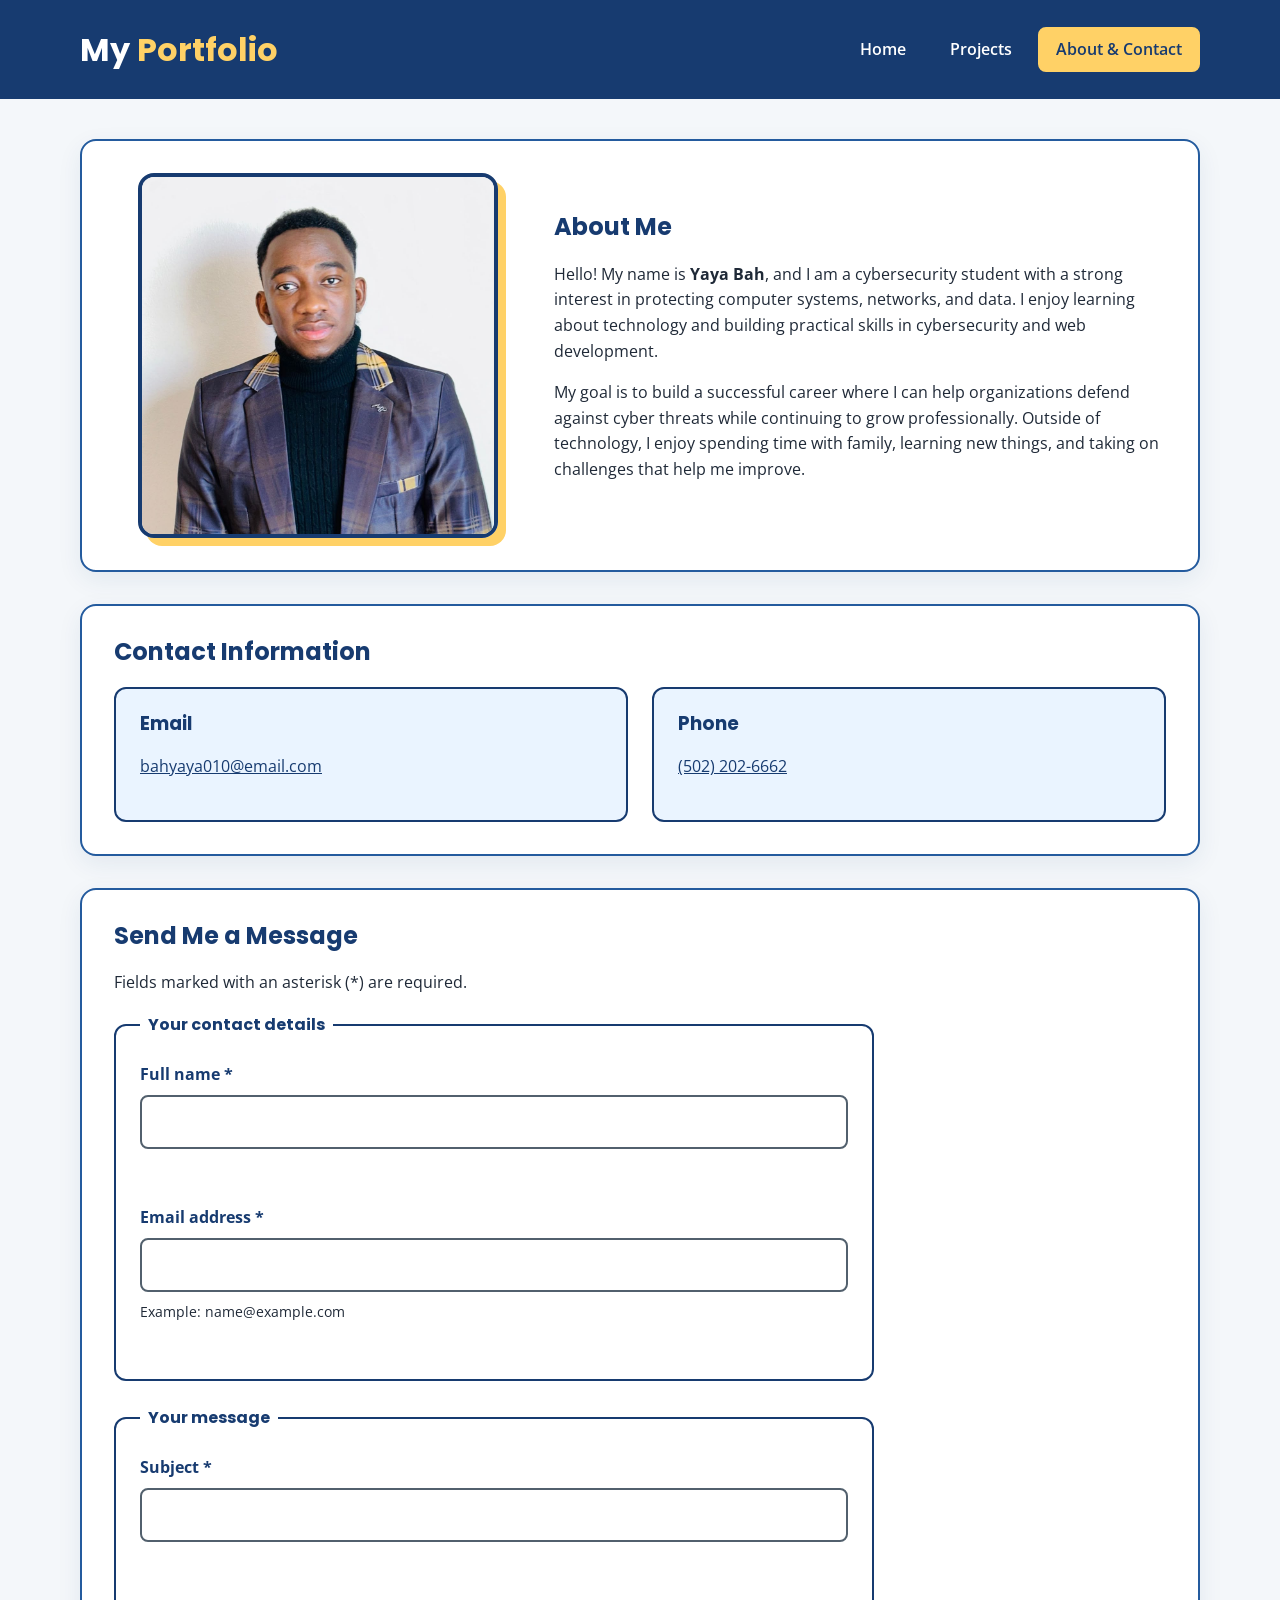
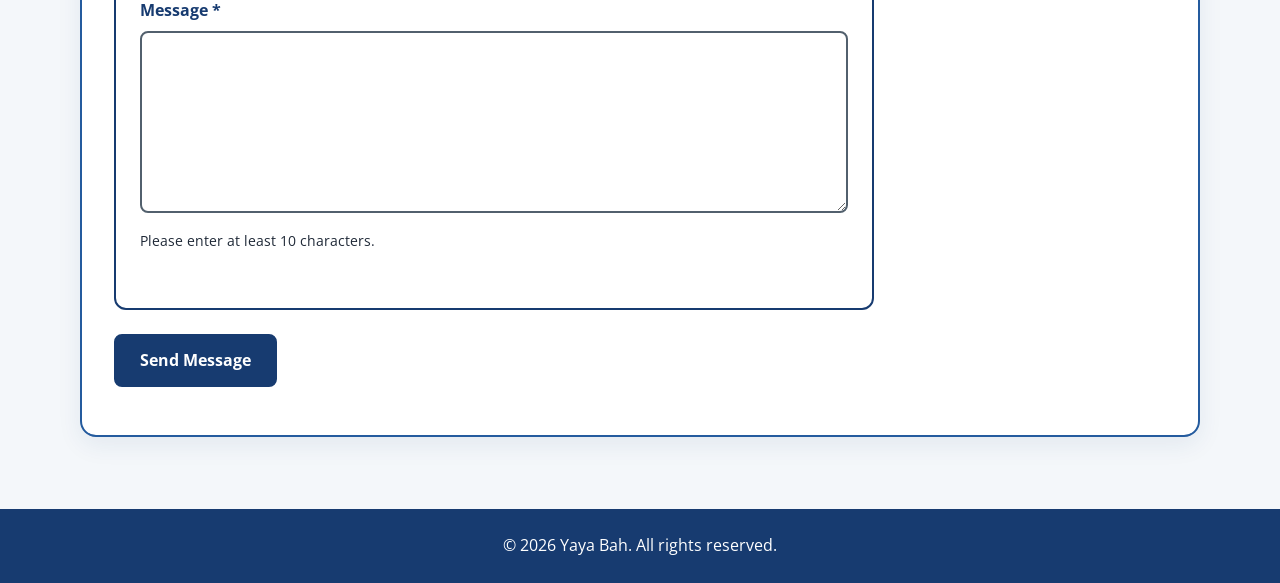
==== about.html @ 77e04b2f "Fixed WAVE errors" ====
<!DOCTYPE html>
<html lang="en">
<head>
    <meta charset="UTF-8">
    <meta name="viewport" content="width=device-width, initial-scale=1.0">
    <title>About and Contact | My Portfolio</title>
    <meta name="description" content="Learn more about Yaya Bah and send an accessible contact message.">
    <link rel="preconnect" href="https://fonts.googleapis.com">
    <link rel="preconnect" href="https://fonts.gstatic.com" crossorigin>
    <link href="https://fonts.googleapis.com/css2?family=Open+Sans:wght@400;600;700&family=Poppins:wght@600;700&display=swap" rel="stylesheet">
    <link rel="stylesheet" href="style.css">
    <script src="script.js" defer></script>
</head>
<body>
<a class="skip-link" href="#main-content">Skip to main content</a>

<header>
    <div class="site-header">
        <p class="site-title">My <span>Portfolio</span></p>
        <nav aria-label="Main navigation">
            <a href="index.html">Home</a>
            <a href="projects.html">Projects</a>
            <a href="about.html" class="active" aria-current="page">About &amp; Contact</a>
        </nav>
    </div>
</header>

<main id="main-content">
    <section id="about-section" aria-labelledby="about-heading">
        <div>
            <img src="me.jpeg" class="profile-pic" alt="Portrait of Yaya Bah">
        </div>
        <div class="about-text">
            <h1 id="about-heading">About Me</h1>
            <p>Hello! My name is <strong>Yaya Bah</strong>, and I am a cybersecurity student with a strong interest in protecting computer systems, networks, and data. I enjoy learning about technology and building practical skills in cybersecurity and web development.</p>
            <p>My goal is to build a successful career where I can help organizations defend against cyber threats while continuing to grow professionally. Outside of technology, I enjoy spending time with family, learning new things, and taking on challenges that help me improve.</p>
        </div>
    </section>

    <section aria-labelledby="contact-info-heading">
        <h2 id="contact-info-heading">Contact Information</h2>
        <div class="contact-grid">
            <article class="contact-card">
                <h3>Email</h3>
                <p><a href="mailto:bahyaya010@email.com">bahyaya010@email.com</a></p>
            </article>
            <article class="contact-card">
                <h3>Phone</h3>
                <p><a href="tel:+15022026662">(502) 202-6662</a></p>
            </article>
        </div>
    </section>

    <section aria-labelledby="form-heading">
        <h2 id="form-heading">Send Me a Message</h2>
        <p>Fields marked with an asterisk (*) are required.</p>

        <form id="contact-form" action="#" method="post" novalidate>
            <fieldset>
                <legend>Your contact details</legend>

                <div class="form-group">
                    <label for="name">Full name <span aria-hidden="true">*</span></label>
                    <input id="name" name="name" type="text" autocomplete="name" required aria-describedby="name-error">
                    <p class="error-message" id="name-error" aria-live="polite"></p>
                </div>

                <div class="form-group">
                    <label for="email">Email address <span aria-hidden="true">*</span></label>
                    <input id="email" name="email" type="email" autocomplete="email" required aria-describedby="email-hint email-error">
                    <p class="field-hint" id="email-hint">Example: name@example.com</p>
                    <p class="error-message" id="email-error" aria-live="polite"></p>
                </div>
            </fieldset>

            <fieldset>
                <legend>Your message</legend>

                <div class="form-group">
                    <label for="subject">Subject <span aria-hidden="true">*</span></label>
                    <input id="subject" name="subject" type="text" required aria-describedby="subject-error">
                    <p class="error-message" id="subject-error" aria-live="polite"></p>
                </div>

                <div class="form-group">
                    <label for="message">Message <span aria-hidden="true">*</span></label>
                    <textarea id="message" name="message" rows="6" required minlength="10" aria-describedby="message-hint message-error"></textarea>
                    <p class="field-hint" id="message-hint">Please enter at least 10 characters.</p>
                    <p class="error-message" id="message-error" aria-live="polite"></p>
                </div>
            </fieldset>

            <button type="submit">Send Message</button>
            <p id="form-status" class="form-status" role="status" aria-live="polite"></p>
        </form>
    </section>
</main>

<footer>
    <p>&copy; 2026 Yaya Bah. All rights reserved.</p>
</footer>
</body>
</html>
---- style.css ----
:root {
    --navy: #173b70;
    --blue: #245b9e;
    --light-blue: #eaf4ff;
    --gold: #ffd166;
    --light-gold: #fff4cc;
    --white: #ffffff;
    --light-gray: #f4f7fa;
    --dark-text: #1f2937;
    --error: #a11212;

    --space-1: 8px;
    --space-2: 16px;
    --space-3: 24px;
    --space-4: 32px;
    --space-5: 40px;
    --space-6: 48px;
}

* {
    box-sizing: border-box;
}

html {
    scroll-behavior: smooth;
}

body {
    margin: 0;
    overflow-x: hidden;
    background-color: var(--light-gray);
    color: var(--dark-text);
    font-family: "Open Sans", Arial, sans-serif;
    line-height: 1.6;
}

img {
    display: block;
    max-width: 100%;
    height: auto;
}

h1,
h2,
h3 {
    margin-top: 0;
    color: var(--navy);
    font-family: "Poppins", Arial, sans-serif;
    line-height: 1.2;
}

p {
    margin-top: 0;
    margin-bottom: var(--space-2);
}

a {
    color: var(--navy);
}

a:hover {
    text-decoration-thickness: 3px;
}

a:focus-visible,
button:focus-visible,
input:focus-visible,
textarea:focus-visible {
    outline: 3px solid var(--gold);
    outline-offset: 3px;
}

.skip-link {
    position: absolute;
    top: -100px;
    left: var(--space-2);
    z-index: 1000;
    padding: var(--space-1) var(--space-2);
    color: var(--white);
    background-color: var(--navy);
    font-weight: 700;
}

.skip-link:focus {
    top: var(--space-2);
}

header {
    background-color: var(--navy);
    color: var(--white);
    padding: var(--space-3) var(--space-2);
}

.site-header {
    display: flex;
    align-items: center;
    justify-content: space-between;
    gap: var(--space-3);
    width: min(1120px, 100%);
    margin: 0 auto;
}

.site-title {
    margin: 0;
    color: var(--white);
    font-family: "Poppins", Arial, sans-serif;
    font-size: 2rem;
    font-weight: 700;
}

.site-title span {
    color: var(--gold);
}

nav {
    display: flex;
    flex-wrap: wrap;
    gap: var(--space-1);
}

nav a {
    padding: var(--space-1) var(--space-2);
    color: var(--white);
    font-weight: 600;
    text-decoration: none;
    border: 2px solid transparent;
    border-radius: 8px;
}

nav a:hover,
nav a:focus-visible,
nav a.active {
    color: var(--navy);
    background-color: var(--gold);
    border-color: var(--gold);
}

main {
    width: min(1120px, calc(100% - 32px));
    margin: 0 auto;
    padding: var(--space-5) 0;
}

section {
    margin-bottom: var(--space-4);
    padding: var(--space-4);
    background-color: var(--white);
    border: 2px solid var(--blue);
    border-radius: 16px;
    box-shadow: 0 8px 24px rgba(23, 59, 112, 0.08);
}

#hero {
    padding: var(--space-6) var(--space-4);
    color: var(--white);
    text-align: center;
    background: linear-gradient(135deg, var(--navy), var(--blue));
    border: 4px solid var(--gold);
}

#hero h1 {
    color: var(--white);
    font-size: clamp(2rem, 5vw, 3.5rem);
}

#hero p {
    max-width: 720px;
    margin-right: auto;
    margin-bottom: 0;
    margin-left: auto;
    font-size: 1.1rem;
}

.section-intro {
    max-width: 720px;
    margin-bottom: var(--space-3);
}

.feature-grid,
.project-grid {
    display: grid;
    grid-template-columns: repeat(3, 1fr);
    gap: var(--space-3);
}

.feature-card,
.project-card,
.contact-card {
    min-width: 0;
    padding: var(--space-3);
    background-color: var(--light-blue);
    border: 2px solid var(--navy);
    border-radius: 12px;
}

.project-card {
    display: flex;
    flex-direction: column;
}

.project-card p:last-child {
    flex-grow: 1;
}

.project-label {
    align-self: flex-start;
    margin-bottom: var(--space-2);
    padding: var(--space-1) var(--space-2);
    color: var(--navy);
    font-size: 0.85rem;
    font-weight: 700;
    background-color: var(--gold);
    border-radius: 20px;
}

.highlight {
    margin-bottom: 0;
    padding: var(--space-3);
    background-color: var(--light-gold);
    border: 2px solid var(--gold);
    border-left: 8px solid var(--navy);
    border-radius: 8px;
}

#about-section {
    display: grid;
    grid-template-columns: minmax(240px, 0.8fr) minmax(0, 1.2fr);
    gap: var(--space-4);
    align-items: center;
}

.profile-pic {
    width: 100%;
    max-width: 360px;
    margin: 0 auto;
    border: 4px solid var(--navy);
    border-radius: 16px;
    box-shadow: 8px 8px 0 var(--gold);
}

.contact-grid {
    display: grid;
    grid-template-columns: repeat(2, 1fr);
    gap: var(--space-3);
}

.contact-card p {
    overflow-wrap: anywhere;
}

form {
    max-width: 760px;
}

fieldset {
    margin: 0 0 var(--space-3);
    padding: var(--space-3);
    border: 2px solid var(--navy);
    border-radius: 12px;
}

legend {
    padding: 0 var(--space-1);
    color: var(--navy);
    font-family: "Poppins", Arial, sans-serif;
    font-weight: 700;
}

.form-group {
    margin-bottom: var(--space-3);
}

.form-group:last-child {
    margin-bottom: 0;
}

label {
    display: block;
    margin-bottom: var(--space-1);
    color: var(--navy);
    font-weight: 700;
}

input,
textarea {
    width: 100%;
    padding: 12px;
    color: var(--dark-text);
    background-color: var(--white);
    border: 2px solid #52606d;
    border-radius: 8px;
    font: inherit;
}

textarea {
    resize: vertical;
}

.field-hint {
    margin: var(--space-1) 0 0;
    font-size: 0.9rem;
}

.error-message {
    min-height: 1.5em;
    margin: var(--space-1) 0 0;
    color: var(--error);
    font-weight: 700;
}

[aria-invalid="true"] {
    border: 3px solid var(--error);
    background-color: #fff5f5;
}

button {
    padding: 12px var(--space-3);
    color: var(--white);
    background-color: var(--navy);
    border: 2px solid var(--navy);
    border-radius: 8px;
    font: inherit;
    font-weight: 700;
    cursor: pointer;
}

button:hover {
    color: var(--navy);
    background-color: var(--gold);
}

.form-status {
    margin-top: var(--space-2);
    font-weight: 700;
}

footer {
    padding: var(--space-3) var(--space-2);
    color: var(--white);
    text-align: center;
    background-color: var(--navy);
}

footer p {
    margin: 0;
}

@media (max-width: 768px) {
    .site-header {
        flex-direction: column;
        text-align: center;
    }

    nav {
        justify-content: center;
    }

    main {
        width: min(100% - 24px, 720px);
        padding: var(--space-4) 0;
    }

    section {
        padding: var(--space-3);
    }

    .feature-grid,
    .project-grid {
        grid-template-columns: repeat(2, 1fr);
    }

    #about-section {
        grid-template-columns: 1fr;
    }

    .profile-pic {
        max-width: 320px;
    }
}

@media (max-width: 480px) {
    header {
        padding: var(--space-2);
    }

    .site-title {
        font-size: 1.6rem;
    }

    nav {
        width: 100%;
        flex-direction: column;
    }

    nav a {
        width: 100%;
        text-align: center;
        background-color: rgba(255, 255, 255, 0.08);
    }

    main {
        width: min(100% - 16px, 460px);
        padding: var(--space-3) 0;
    }

    section {
        margin-bottom: var(--space-3);
        padding: var(--space-2);
        border-radius: 12px;
    }

    #hero {
        padding: var(--space-4) var(--space-2);
    }

    #hero h1 {
        font-size: 2rem;
    }

    .feature-grid,
    .project-grid,
    .contact-grid {
        grid-template-columns: 1fr;
    }

    .feature-card,
    .project-card,
    .contact-card,
    fieldset {
        padding: var(--space-2);
    }

    .profile-pic {
        max-width: 100%;
        box-shadow: 5px 5px 0 var(--gold);
    }
}
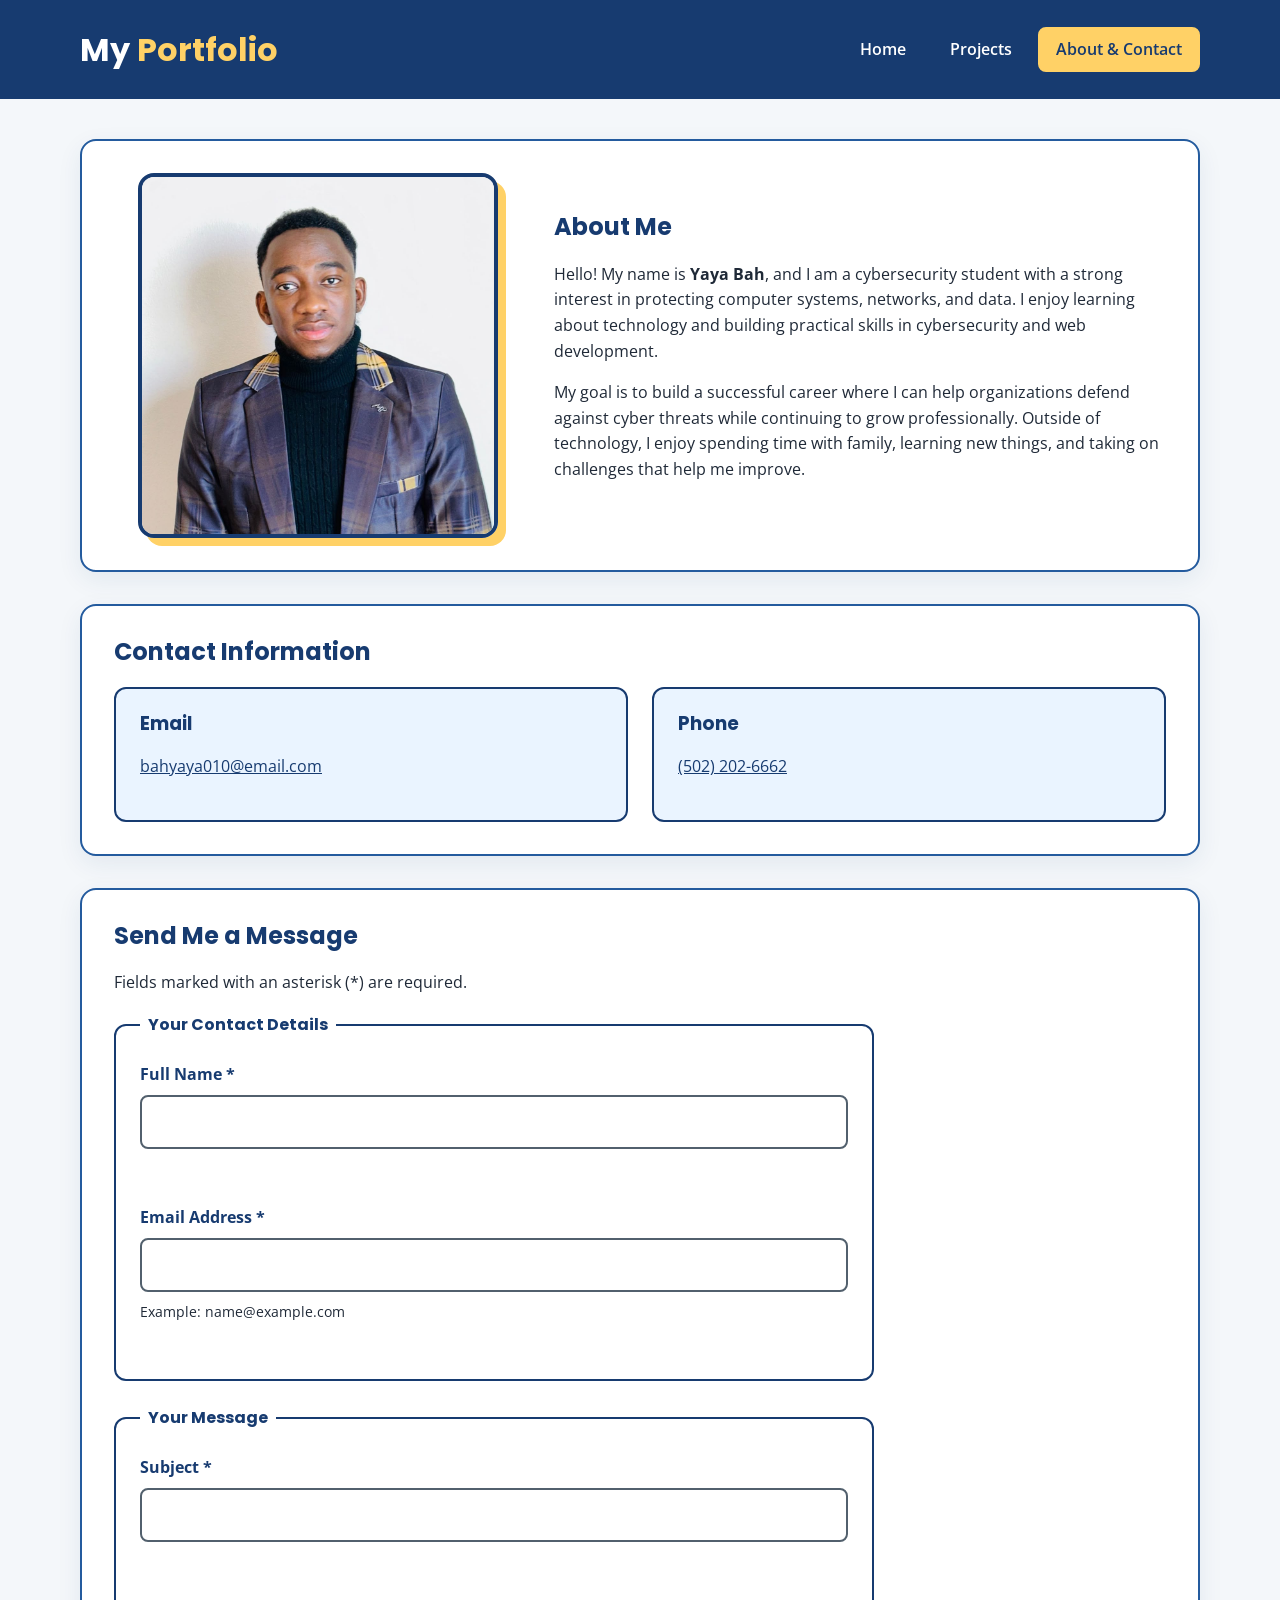
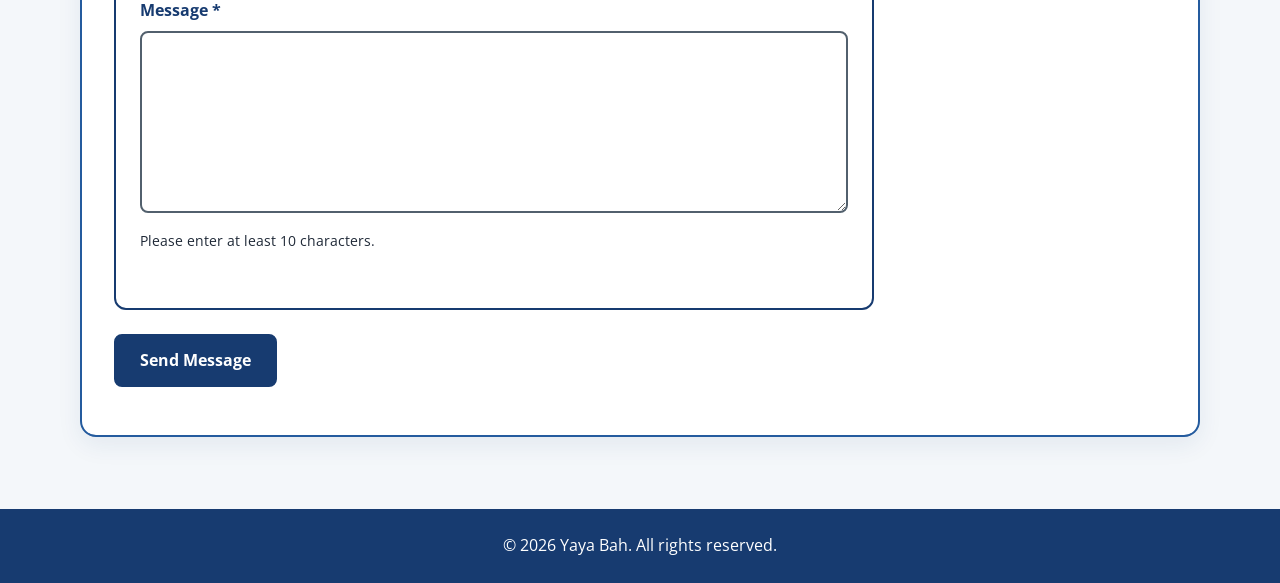
==== commit 18ec6fac: "Modified the indes, and css then added js" ====
--- a/about.html
+++ b/about.html
@@ -1,103 +1,470 @@
 <!DOCTYPE html>
 <html lang="en">
+
 <head>
+
     <meta charset="UTF-8">
-    <meta name="viewport" content="width=device-width, initial-scale=1.0">
-    <title>About and Contact | My Portfolio</title>
-    <meta name="description" content="Learn more about Yaya Bah and send an accessible contact message.">
-    <link rel="preconnect" href="https://fonts.googleapis.com">
-    <link rel="preconnect" href="https://fonts.gstatic.com" crossorigin>
-    <link href="https://fonts.googleapis.com/css2?family=Open+Sans:wght@400;600;700&family=Poppins:wght@600;700&display=swap" rel="stylesheet">
-    <link rel="stylesheet" href="style.css">
-    <script src="script.js" defer></script>
+
+    <meta
+        name="viewport"
+        content="width=device-width, initial-scale=1.0"
+    >
+
+    <title>
+        About and Contact | My Portfolio
+    </title>
+
+    <meta
+        name="description"
+        content="Learn more about Yaya Bah and send an accessible contact message."
+    >
+
+
+    <!-- Google Fonts -->
+
+    <link
+        rel="preconnect"
+        href="https://fonts.googleapis.com"
+    >
+
+    <link
+        rel="preconnect"
+        href="https://fonts.gstatic.com"
+        crossorigin
+    >
+
+    <link
+        href="https://fonts.googleapis.com/css2?family=Open+Sans:wght@400;600;700&family=Poppins:wght@600;700&display=swap"
+        rel="stylesheet"
+    >
+
+
+    <!-- CSS -->
+
+    <link
+        rel="stylesheet"
+        href="style.css"
+    >
+
+
+    <!-- JavaScript -->
+
+    <script
+        src="script.js"
+        defer>
+    </script>
+
 </head>
+
+
 <body>
-<a class="skip-link" href="#main-content">Skip to main content</a>
-
-<header>
-    <div class="site-header">
-        <p class="site-title">My <span>Portfolio</span></p>
-        <nav aria-label="Main navigation">
-            <a href="index.html">Home</a>
-            <a href="projects.html">Projects</a>
-            <a href="about.html" class="active" aria-current="page">About &amp; Contact</a>
-        </nav>
-    </div>
-</header>
-
-<main id="main-content">
-    <section id="about-section" aria-labelledby="about-heading">
-        <div>
-            <img src="me.jpeg" class="profile-pic" alt="Portrait of Yaya Bah">
+
+
+    <!-- Accessibility Skip Link -->
+
+    <a
+        class="skip-link"
+        href="#main-content">
+        Skip to main content
+    </a>
+
+
+
+    <!-- Header -->
+
+    <header>
+
+        <div class="site-header">
+
+            <p class="site-title">
+                My <span>Portfolio</span>
+            </p>
+
+            <nav aria-label="Main navigation">
+
+                <a href="index.html">
+                    Home
+                </a>
+
+                <a href="projects.html">
+                    Projects
+                </a>
+
+                <a
+                    href="about.html"
+                    class="active"
+                    aria-current="page">
+
+                    About &amp; Contact
+
+                </a>
+
+            </nav>
+
         </div>
-        <div class="about-text">
-            <h1 id="about-heading">About Me</h1>
-            <p>Hello! My name is <strong>Yaya Bah</strong>, and I am a cybersecurity student with a strong interest in protecting computer systems, networks, and data. I enjoy learning about technology and building practical skills in cybersecurity and web development.</p>
-            <p>My goal is to build a successful career where I can help organizations defend against cyber threats while continuing to grow professionally. Outside of technology, I enjoy spending time with family, learning new things, and taking on challenges that help me improve.</p>
-        </div>
-    </section>
-
-    <section aria-labelledby="contact-info-heading">
-        <h2 id="contact-info-heading">Contact Information</h2>
-        <div class="contact-grid">
-            <article class="contact-card">
-                <h3>Email</h3>
-                <p><a href="mailto:bahyaya010@email.com">bahyaya010@email.com</a></p>
-            </article>
-            <article class="contact-card">
-                <h3>Phone</h3>
-                <p><a href="tel:+15022026662">(502) 202-6662</a></p>
-            </article>
-        </div>
-    </section>
-
-    <section aria-labelledby="form-heading">
-        <h2 id="form-heading">Send Me a Message</h2>
-        <p>Fields marked with an asterisk (*) are required.</p>
-
-        <form id="contact-form" action="#" method="post" novalidate>
-            <fieldset>
-                <legend>Your contact details</legend>
-
-                <div class="form-group">
-                    <label for="name">Full name <span aria-hidden="true">*</span></label>
-                    <input id="name" name="name" type="text" autocomplete="name" required aria-describedby="name-error">
-                    <p class="error-message" id="name-error" aria-live="polite"></p>
-                </div>
-
-                <div class="form-group">
-                    <label for="email">Email address <span aria-hidden="true">*</span></label>
-                    <input id="email" name="email" type="email" autocomplete="email" required aria-describedby="email-hint email-error">
-                    <p class="field-hint" id="email-hint">Example: name@example.com</p>
-                    <p class="error-message" id="email-error" aria-live="polite"></p>
-                </div>
-            </fieldset>
-
-            <fieldset>
-                <legend>Your message</legend>
-
-                <div class="form-group">
-                    <label for="subject">Subject <span aria-hidden="true">*</span></label>
-                    <input id="subject" name="subject" type="text" required aria-describedby="subject-error">
-                    <p class="error-message" id="subject-error" aria-live="polite"></p>
-                </div>
-
-                <div class="form-group">
-                    <label for="message">Message <span aria-hidden="true">*</span></label>
-                    <textarea id="message" name="message" rows="6" required minlength="10" aria-describedby="message-hint message-error"></textarea>
-                    <p class="field-hint" id="message-hint">Please enter at least 10 characters.</p>
-                    <p class="error-message" id="message-error" aria-live="polite"></p>
-                </div>
-            </fieldset>
-
-            <button type="submit">Send Message</button>
-            <p id="form-status" class="form-status" role="status" aria-live="polite"></p>
-        </form>
-    </section>
-</main>
-
-<footer>
-    <p>&copy; 2026 Yaya Bah. All rights reserved.</p>
-</footer>
+
+    </header>
+
+
+
+    <!-- Main Content -->
+
+    <main id="main-content">
+
+
+        <!-- About Me -->
+
+        <section
+            id="about-section"
+            aria-labelledby="about-heading">
+
+
+            <div>
+
+                <img
+                    src="me.jpeg"
+                    class="profile-pic"
+                    alt="Portrait of Yaya Bah"
+                >
+
+            </div>
+
+
+            <div class="about-text">
+
+                <h1 id="about-heading">
+                    About Me
+                </h1>
+
+                <p>
+                    Hello! My name is
+                    <strong>Yaya Bah</strong>,
+                    and I am a cybersecurity student
+                    with a strong interest in protecting
+                    computer systems, networks, and data.
+                    I enjoy learning about technology and
+                    building practical skills in
+                    cybersecurity and web development.
+                </p>
+
+                <p>
+                    My goal is to build a successful
+                    career where I can help organizations
+                    defend against cyber threats while
+                    continuing to grow professionally.
+                    Outside of technology, I enjoy
+                    spending time with family, learning
+                    new things, and taking on challenges
+                    that help me improve.
+                </p>
+
+            </div>
+
+        </section>
+
+
+
+        <!-- Contact Information -->
+
+        <section
+            aria-labelledby="contact-info-heading">
+
+            <h2 id="contact-info-heading">
+                Contact Information
+            </h2>
+
+
+            <div class="contact-grid">
+
+
+                <article class="contact-card">
+
+                    <h3>
+                        Email
+                    </h3>
+
+                    <p>
+
+                        <a href="mailto:bahyaya010@email.com">
+                            bahyaya010@email.com
+                        </a>
+
+                    </p>
+
+                </article>
+
+
+
+                <article class="contact-card">
+
+                    <h3>
+                        Phone
+                    </h3>
+
+                    <p>
+
+                        <a href="tel:+15022026662">
+                            (502) 202-6662
+                        </a>
+
+                    </p>
+
+                </article>
+
+
+            </div>
+
+        </section>
+
+
+
+        <!-- ==========================================
+             CONTACT FORM
+             JavaScript Validation
+             ========================================== -->
+
+        <section aria-labelledby="form-heading">
+
+            <h2 id="form-heading">
+                Send Me a Message
+            </h2>
+
+
+            <p>
+                Fields marked with an asterisk (*)
+                are required.
+            </p>
+
+
+            <form
+                id="contact-form"
+                action="#"
+                method="post"
+                novalidate>
+
+
+                <!-- Contact Details -->
+
+                <fieldset>
+
+                    <legend>
+                        Your Contact Details
+                    </legend>
+
+
+                    <!-- Name -->
+
+                    <div class="form-group">
+
+                        <label for="name">
+
+                            Full Name
+
+                            <span aria-hidden="true">
+                                *
+                            </span>
+
+                        </label>
+
+
+                        <input
+                            id="name"
+                            name="name"
+                            type="text"
+                            autocomplete="name"
+                            required
+                            aria-describedby="name-error"
+                        >
+
+
+                        <p
+                            class="error-message"
+                            id="name-error"
+                            aria-live="polite">
+                        </p>
+
+                    </div>
+
+
+
+                    <!-- Email -->
+
+                    <div class="form-group">
+
+                        <label for="email">
+
+                            Email Address
+
+                            <span aria-hidden="true">
+                                *
+                            </span>
+
+                        </label>
+
+
+                        <input
+                            id="email"
+                            name="email"
+                            type="email"
+                            autocomplete="email"
+                            required
+                            aria-describedby="email-hint email-error"
+                        >
+
+
+                        <p
+                            class="field-hint"
+                            id="email-hint">
+
+                            Example:
+                            name@example.com
+
+                        </p>
+
+
+                        <p
+                            class="error-message"
+                            id="email-error"
+                            aria-live="polite">
+                        </p>
+
+                    </div>
+
+
+                </fieldset>
+
+
+
+                <!-- Message Details -->
+
+                <fieldset>
+
+                    <legend>
+                        Your Message
+                    </legend>
+
+
+
+                    <!-- Subject -->
+
+                    <div class="form-group">
+
+                        <label for="subject">
+
+                            Subject
+
+                            <span aria-hidden="true">
+                                *
+                            </span>
+
+                        </label>
+
+
+                        <input
+                            id="subject"
+                            name="subject"
+                            type="text"
+                            required
+                            aria-describedby="subject-error"
+                        >
+
+
+                        <p
+                            class="error-message"
+                            id="subject-error"
+                            aria-live="polite">
+                        </p>
+
+                    </div>
+
+
+
+                    <!-- Message -->
+
+                    <div class="form-group">
+
+                        <label for="message">
+
+                            Message
+
+                            <span aria-hidden="true">
+                                *
+                            </span>
+
+                        </label>
+
+
+                        <textarea
+                            id="message"
+                            name="message"
+                            rows="6"
+                            required
+                            minlength="10"
+                            aria-describedby="message-hint message-error"></textarea>
+
+
+                        <p
+                            class="field-hint"
+                            id="message-hint">
+
+                            Please enter at least
+                            10 characters.
+
+                        </p>
+
+
+                        <p
+                            class="error-message"
+                            id="message-error"
+                            aria-live="polite">
+                        </p>
+
+                    </div>
+
+
+                </fieldset>
+
+
+
+                <!-- Submit Button -->
+
+                <button type="submit">
+                    Send Message
+                </button>
+
+
+
+                <!-- Form Status -->
+
+                <p
+                    id="form-status"
+                    class="form-status"
+                    role="status"
+                    aria-live="polite">
+                </p>
+
+
+            </form>
+
+        </section>
+
+
+    </main>
+
+
+
+    <!-- Footer -->
+
+    <footer>
+
+        <p>
+            &copy; 2026 Yaya Bah.
+            All rights reserved.
+        </p>
+
+    </footer>
+
+
 </body>
-</html>
+
+</html>
--- a/style.css
+++ b/style.css
@@ -17,6 +17,11 @@
     --space-6: 48px;
 }
 
+
+/* =========================================
+   GENERAL STYLES
+   ========================================= */
+
 * {
     box-sizing: border-box;
 }
@@ -62,6 +67,11 @@
     text-decoration-thickness: 3px;
 }
 
+
+/* =========================================
+   ACCESSIBILITY
+   ========================================= */
+
 a:focus-visible,
 button:focus-visible,
 input:focus-visible,
@@ -75,9 +85,12 @@
     top: -100px;
     left: var(--space-2);
     z-index: 1000;
+
     padding: var(--space-1) var(--space-2);
+
     color: var(--white);
     background-color: var(--navy);
+
     font-weight: 700;
 }
 
@@ -85,24 +98,34 @@
     top: var(--space-2);
 }
 
+
+/* =========================================
+   HEADER
+   ========================================= */
+
 header {
+    padding: var(--space-3) var(--space-2);
+
+    color: var(--white);
     background-color: var(--navy);
-    color: var(--white);
-    padding: var(--space-3) var(--space-2);
 }
 
 .site-header {
     display: flex;
     align-items: center;
     justify-content: space-between;
+
     gap: var(--space-3);
+
     width: min(1120px, 100%);
     margin: 0 auto;
 }
 
 .site-title {
     margin: 0;
-    color: var(--white);
+
+    color: var(--white);
+
     font-family: "Poppins", Arial, sans-serif;
     font-size: 2rem;
     font-weight: 700;
@@ -111,18 +134,27 @@
 .site-title span {
     color: var(--gold);
 }
+
+
+/* =========================================
+   NAVIGATION
+   ========================================= */
 
 nav {
     display: flex;
     flex-wrap: wrap;
+
     gap: var(--space-1);
 }
 
 nav a {
     padding: var(--space-1) var(--space-2);
-    color: var(--white);
+
+    color: var(--white);
+
     font-weight: 600;
     text-decoration: none;
+
     border: 2px solid transparent;
     border-radius: 8px;
 }
@@ -135,51 +167,84 @@
     border-color: var(--gold);
 }
 
+
+/* =========================================
+   MAIN CONTENT
+   ========================================= */
+
 main {
     width: min(1120px, calc(100% - 32px));
     margin: 0 auto;
+
     padding: var(--space-5) 0;
 }
 
 section {
     margin-bottom: var(--space-4);
+
     padding: var(--space-4);
+
     background-color: var(--white);
+
     border: 2px solid var(--blue);
     border-radius: 16px;
+
     box-shadow: 0 8px 24px rgba(23, 59, 112, 0.08);
 }
+
+.section-intro {
+    max-width: 720px;
+
+    margin-bottom: var(--space-3);
+}
+
+
+/* =========================================
+   HERO
+   ========================================= */
 
 #hero {
     padding: var(--space-6) var(--space-4);
+
     color: var(--white);
     text-align: center;
-    background: linear-gradient(135deg, var(--navy), var(--blue));
+
+    background: linear-gradient(
+        135deg,
+        var(--navy),
+        var(--blue)
+    );
+
     border: 4px solid var(--gold);
 }
 
 #hero h1 {
     color: var(--white);
+
     font-size: clamp(2rem, 5vw, 3.5rem);
 }
 
 #hero p {
     max-width: 720px;
+
     margin-right: auto;
     margin-bottom: 0;
     margin-left: auto;
+
     font-size: 1.1rem;
 }
 
-.section-intro {
-    max-width: 720px;
-    margin-bottom: var(--space-3);
-}
+
+/* =========================================
+   FEATURE AND PROJECT GRIDS
+   ========================================= */
 
 .feature-grid,
 .project-grid {
     display: grid;
+
     grid-template-columns: repeat(3, 1fr);
+
     gap: var(--space-3);
 }
 
@@ -187,8 +252,11 @@
 .project-card,
 .contact-card {
     min-width: 0;
+
     padding: var(--space-3);
+
     background-color: var(--light-blue);
+
     border: 2px solid var(--navy);
     border-radius: 12px;
 }
@@ -204,43 +272,86 @@
 
 .project-label {
     align-self: flex-start;
+
     margin-bottom: var(--space-2);
+
     padding: var(--space-1) var(--space-2);
+
     color: var(--navy);
+
     font-size: 0.85rem;
     font-weight: 700;
+
     background-color: var(--gold);
+
     border-radius: 20px;
 }
+
+
+/* =========================================
+   FEATURED WORK
+   ========================================= */
 
 .highlight {
     margin-bottom: 0;
+
     padding: var(--space-3);
+
     background-color: var(--light-gold);
+
     border: 2px solid var(--gold);
     border-left: 8px solid var(--navy);
     border-radius: 8px;
 }
 
+
+/* =========================================
+   DOM INTERACTION
+   SHOW / HIDE SKILLS
+   ========================================= */
+
+#toggle-skills {
+    margin-bottom: var(--space-3);
+}
+
+[hidden] {
+    display: none !important;
+}
+
+
+/* =========================================
+   ABOUT PAGE
+   ========================================= */
+
 #about-section {
     display: grid;
-    grid-template-columns: minmax(240px, 0.8fr) minmax(0, 1.2fr);
+
+    grid-template-columns:
+        minmax(240px, 0.8fr)
+        minmax(0, 1.2fr);
+
     gap: var(--space-4);
+
     align-items: center;
 }
 
 .profile-pic {
     width: 100%;
     max-width: 360px;
+
     margin: 0 auto;
+
     border: 4px solid var(--navy);
     border-radius: 16px;
+
     box-shadow: 8px 8px 0 var(--gold);
 }
 
 .contact-grid {
     display: grid;
+
     grid-template-columns: repeat(2, 1fr);
+
     gap: var(--space-3);
 }
 
@@ -248,20 +359,29 @@
     overflow-wrap: anywhere;
 }
 
+
+/* =========================================
+   CONTACT FORM
+   ========================================= */
+
 form {
     max-width: 760px;
 }
 
 fieldset {
     margin: 0 0 var(--space-3);
+
     padding: var(--space-3);
+
     border: 2px solid var(--navy);
     border-radius: 12px;
 }
 
 legend {
     padding: 0 var(--space-1);
+
     color: var(--navy);
+
     font-family: "Poppins", Arial, sans-serif;
     font-weight: 700;
 }
@@ -276,19 +396,26 @@
 
 label {
     display: block;
+
     margin-bottom: var(--space-1);
+
     color: var(--navy);
+
     font-weight: 700;
 }
 
 input,
 textarea {
     width: 100%;
+
     padding: 12px;
+
     color: var(--dark-text);
     background-color: var(--white);
+
     border: 2px solid #52606d;
     border-radius: 8px;
+
     font: inherit;
 }
 
@@ -298,46 +425,106 @@
 
 .field-hint {
     margin: var(--space-1) 0 0;
+
     font-size: 0.9rem;
 }
+
+
+/* =========================================
+   FORM VALIDATION
+   ========================================= */
 
 .error-message {
     min-height: 1.5em;
+
     margin: var(--space-1) 0 0;
+
     color: var(--error);
+
     font-weight: 700;
 }
 
 [aria-invalid="true"] {
     border: 3px solid var(--error);
+
     background-color: #fff5f5;
 }
+
+.form-status {
+    margin-top: var(--space-2);
+
+    font-weight: 700;
+}
+
+
+/* =========================================
+   BUTTONS
+   ========================================= */
 
 button {
     padding: 12px var(--space-3);
+
     color: var(--white);
     background-color: var(--navy);
+
     border: 2px solid var(--navy);
     border-radius: 8px;
+
     font: inherit;
     font-weight: 700;
+
     cursor: pointer;
+
+    transition:
+        background-color 0.2s ease,
+        color 0.2s ease;
 }
 
 button:hover {
     color: var(--navy);
+
     background-color: var(--gold);
 }
 
-.form-status {
-    margin-top: var(--space-2);
-    font-weight: 700;
-}
+
+/* =========================================
+   GITHUB API SECTION
+   ========================================= */
+
+.github-profile {
+    margin-top: var(--space-3);
+
+    padding: var(--space-3);
+
+    background-color: var(--light-blue);
+
+    border: 2px solid var(--navy);
+    border-radius: 12px;
+}
+
+.github-profile:empty {
+    display: none;
+}
+
+.github-profile h3 {
+    margin-bottom: var(--space-2);
+}
+
+.github-profile p:last-child {
+    margin-bottom: 0;
+}
+
+
+/* =========================================
+   FOOTER
+   ========================================= */
 
 footer {
     padding: var(--space-3) var(--space-2);
+
     color: var(--white);
     text-align: center;
+
     background-color: var(--navy);
 }
 
@@ -345,9 +532,16 @@
     margin: 0;
 }
 
+
+/* =========================================
+   TABLET RESPONSIVE STYLES
+   ========================================= */
+
 @media (max-width: 768px) {
+
     .site-header {
         flex-direction: column;
+
         text-align: center;
     }
 
@@ -357,6 +551,7 @@
 
     main {
         width: min(100% - 24px, 720px);
+
         padding: var(--space-4) 0;
     }
 
@@ -376,9 +571,16 @@
     .profile-pic {
         max-width: 320px;
     }
-}
+
+}
+
+
+/* =========================================
+   MOBILE RESPONSIVE STYLES
+   ========================================= */
 
 @media (max-width: 480px) {
+
     header {
         padding: var(--space-2);
     }
@@ -389,28 +591,37 @@
 
     nav {
         width: 100%;
+
         flex-direction: column;
     }
 
     nav a {
         width: 100%;
+
         text-align: center;
-        background-color: rgba(255, 255, 255, 0.08);
+
+        background-color:
+            rgba(255, 255, 255, 0.08);
     }
 
     main {
         width: min(100% - 16px, 460px);
+
         padding: var(--space-3) 0;
     }
 
     section {
         margin-bottom: var(--space-3);
+
         padding: var(--space-2);
+
         border-radius: 12px;
     }
 
     #hero {
-        padding: var(--space-4) var(--space-2);
+        padding:
+            var(--space-4)
+            var(--space-2);
     }
 
     #hero h1 {
@@ -432,6 +643,12 @@
 
     .profile-pic {
         max-width: 100%;
-        box-shadow: 5px 5px 0 var(--gold);
-    }
+
+        box-shadow:
+            5px
+            5px
+            0
+            var(--gold);
+    }
+
 }
